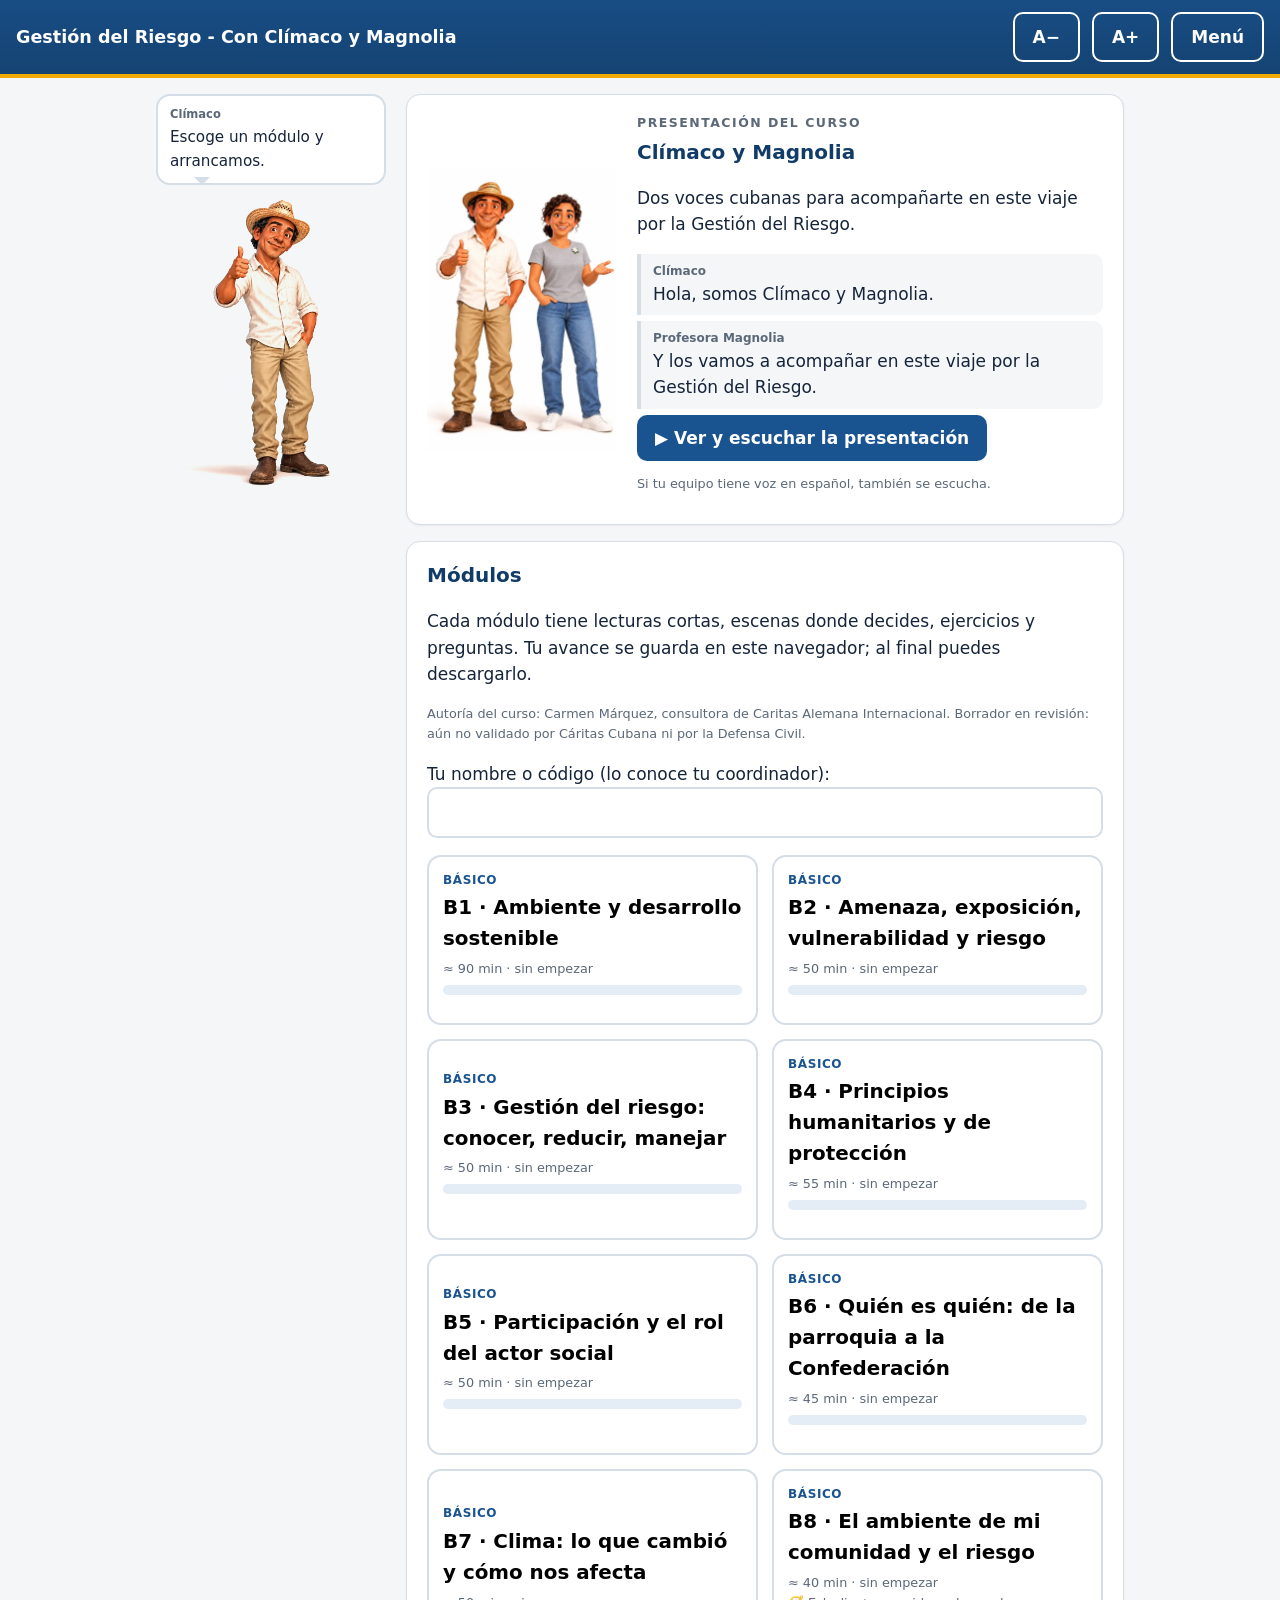
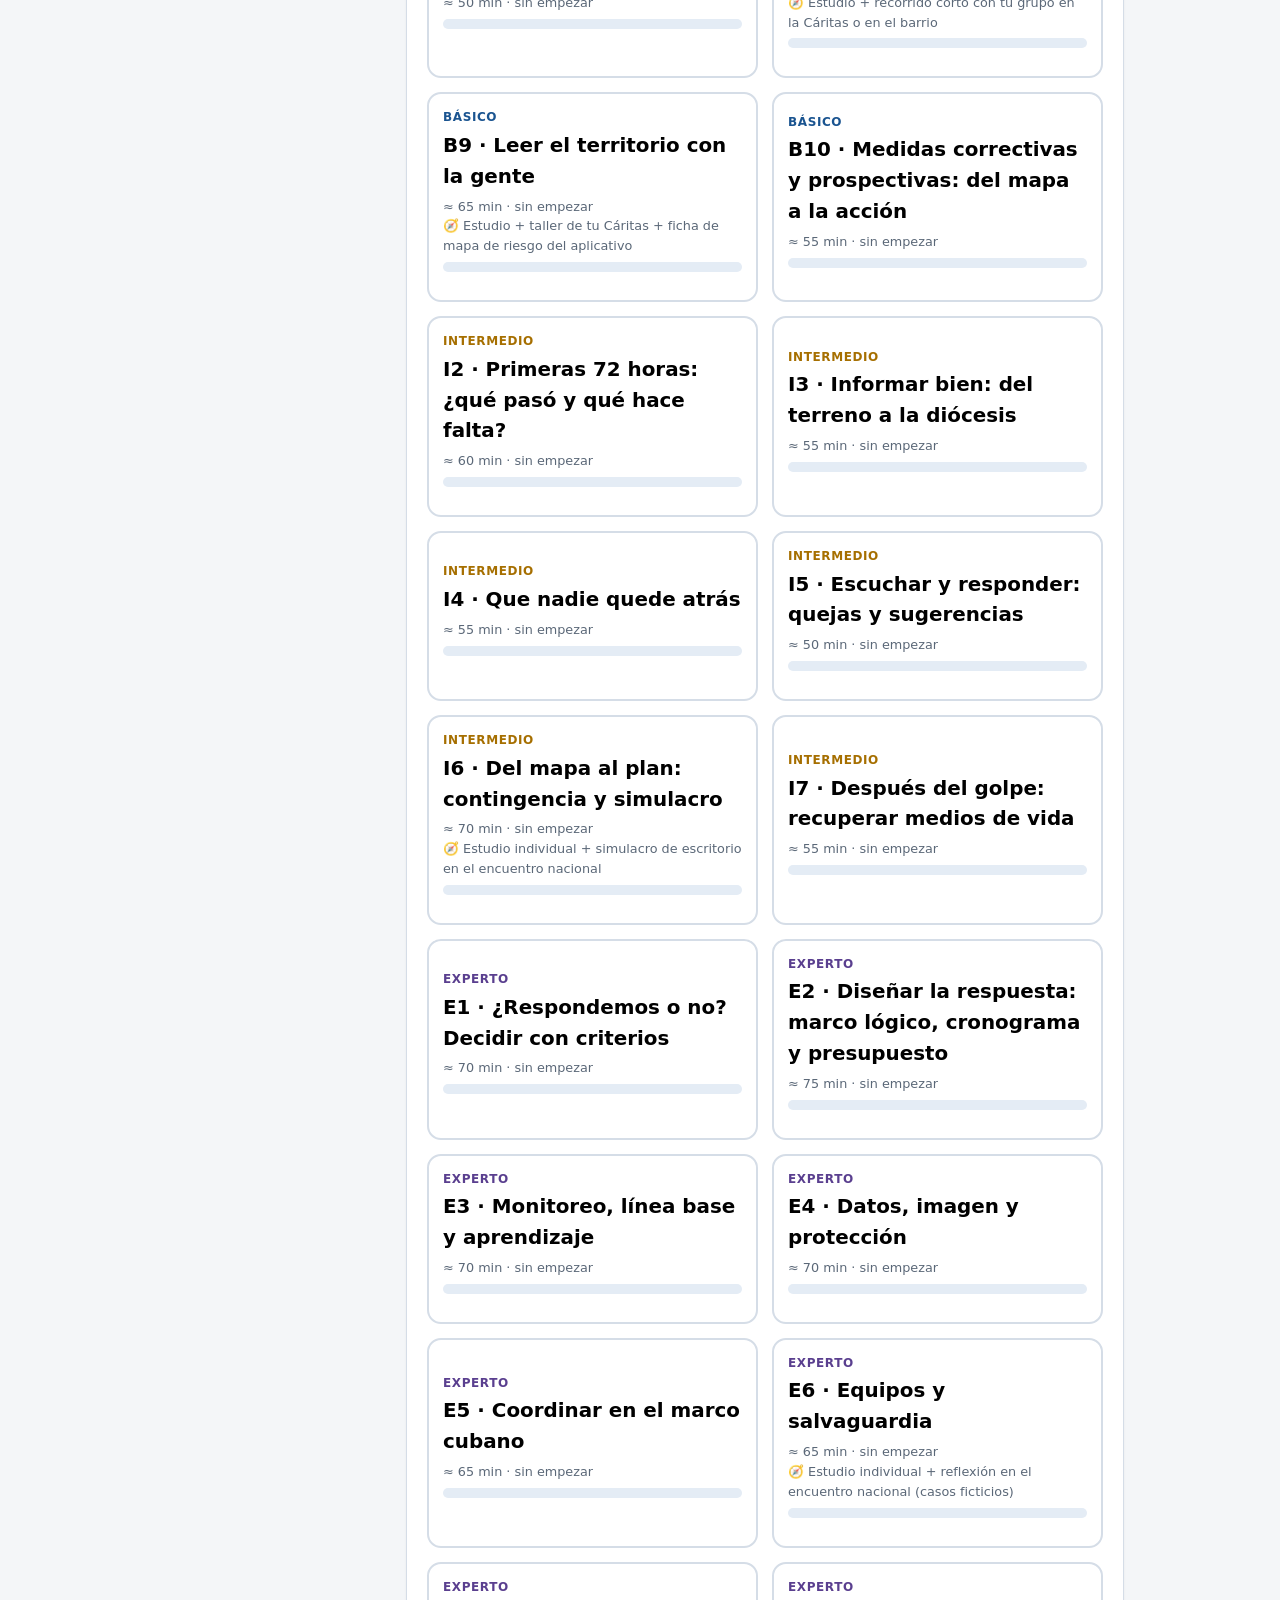
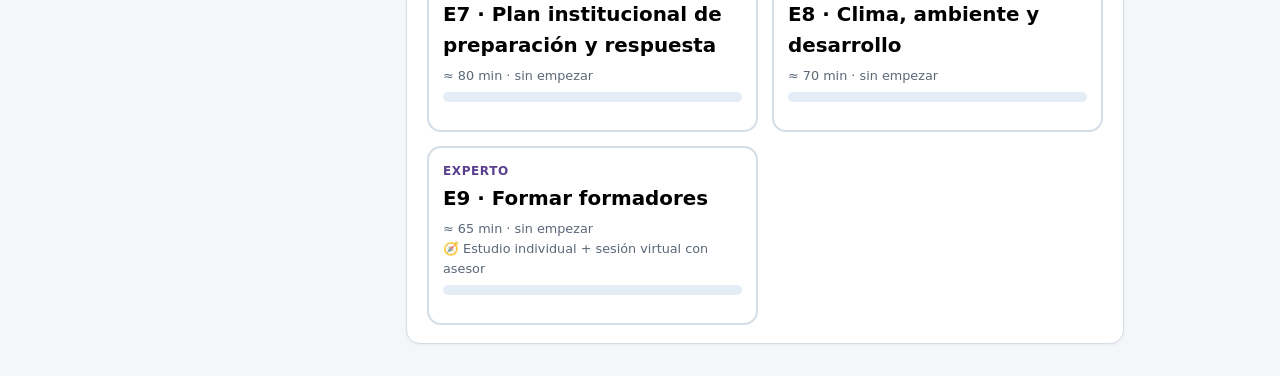
==== gestion-del-riesgo/index.html @ 742a0cae "Add files via upload" ====
<!doctype html>
<html lang="es">

<head>
    <meta charset="utf-8">
    <meta name="viewport" content="width=device-width, initial-scale=1">
    <title>Gestión del Riesgo - Con Clímaco y Magnolia</title>
    <link rel="stylesheet" href="curso.css">
</head>

<body>
    <header>
        <h1>Gestión del Riesgo - Con Clímaco y Magnolia</h1>
        <span class="tag" id="ia-status" style="display: none;">IA local: comprobando...</span>
        <button class="btn" id="btn-ask" style="display: none;">💬 Pregúntale a Clímaco</button>
        <button class="btn ghost" id="btn-amenos" aria-label="Letra más pequeña"
            style="color:#fff;border-color:#fff">A−</button>
        <button class="btn ghost" id="btn-amas" aria-label="Letra más grande"
            style="color:#fff;border-color:#fff">A+</button>
        <button class="btn ghost" id="btn-menu" style="color:#fff;border-color:#fff">Menú</button>
    </header>
    <div class="app">
        <aside>
            <div class="bubble" id="bubble" aria-live="polite">¡Epa! Soy Clímaco. Vamos a aprender juntos.</div>
            <div id="cl" class="cl-img" data-estado="neutro" role="img"
                aria-label="Clímaco Prevenildo, hombre sonriente con sombrero de yarey y camisa clara"></div>
            <div id="mg" class="cl-img" hidden role="img"
                aria-label="Profesora Magnolia, mujer sonriente de pelo rizado con una flor blanca en la camiseta">
            </div>

        </aside>
        <main id="main"></main>
    </div>
    <div class="panel" id="panel" hidden>
        <h3 style="margin:0 0 6px">Pregúntale a Clímaco</h3>
        <p class="src" id="ask-note">Responde solo con lo que está en este módulo.</p>
        <input type="text" id="ask-q" placeholder="Escribe tu pregunta…" aria-label="Tu pregunta">
        <div class="row"><button class="btn" id="ask-go">Preguntar</button><button class="btn ghost"
                id="ask-close">Cerrar</button></div>
        <div id="ask-out" aria-live="polite"></div>
    </div>
    <script src="curso.js"></script>
</body>

</html>
---- gestion-del-riesgo/curso.css ----
:root {
    --bg: #f4f6f8;
    --ink: #16243a;
    --soft: #5b6878;
    --card: #ffffff;
    --sand: #e4ecf5;
    --green: #1a5490;
    --green-d: #123c68;
    --terra: #1a5490;
    --terra-d: #123c68;
    --gold: #f2a900;
    --ok: #2f7d3a;
    --bad: #a33a2a;
    --line: #d5dde7;
    --r: 14px;
}

* {
    box-sizing: border-box
}

body {
    margin: 0;
    background: var(--bg);
    color: var(--ink);
    font: 1.0625rem/1.55 "Segoe UI", system-ui, -apple-system, Arial, sans-serif
}

header {
    background: linear-gradient(180deg, #184d84, #154373);
    border-bottom: 4px solid var(--gold);
    color: #fff;
    padding: 12px 16px;
    display: flex;
    gap: 12px;
    align-items: center;
    flex-wrap: wrap
}

header h1 {
    font-size: 1.1rem;
    margin: 0;
    flex: 1;
    min-width: 180px
}

header .tag {
    font-size: .8rem;
    background: rgba(255, 255, 255, .18);
    padding: 3px 10px;
    border-radius: 99px
}

@media(max-width:780px) {
    header {
        gap: 8px;
        padding: 10px 12px
    }

    header h1 {
        flex: 1 1 100%;
        font-size: 1.05rem
    }

    header .tag {
        order: 1;
        font-size: .72rem
    }

    header .btn {
        padding: 8px 9px;
        font-size: .88rem;
        min-height: 40px
    }

    header #btn-ask {
        flex: 1 1 0;
        min-width: 0;
        white-space: nowrap
    }
}

button {
    font: inherit;
    cursor: pointer
}

.btn {
    background: var(--terra);
    color: #fff;
    border: 0;
    border-radius: 10px;
    padding: 10px 18px;
    font-weight: 600
}

.btn:hover {
    background: var(--terra-d)
}

.btn.ghost {
    background: transparent;
    color: var(--green-d);
    border: 2px solid var(--green)
}

.btn.ghost:hover {
    background: var(--sand)
}

header #btn-ask {
    background: var(--gold);
    color: #123c68
}

header #btn-ask:hover {
    background: #ffc42e
}

header .btn.ghost:hover {
    background: rgba(255, 255, 255, .15)
}

.btn[disabled] {
    opacity: .45;
    cursor: not-allowed
}

:focus-visible {
    outline: 3px solid var(--gold);
    outline-offset: 2px
}

.app {
    max-width: 1000px;
    margin: 0 auto;
    padding: 16px;
    display: grid;
    grid-template-columns: 230px 1fr;
    gap: 20px
}

@media(max-width:780px) {
    .app {
        grid-template-columns: 1fr
    }
}

aside {
    position: sticky;
    top: 8px;
    align-self: start
}

@media(max-width:780px) {
    aside {
        position: static;
        display: flex;
        gap: 12px;
        align-items: flex-end
    }
}

@keyframes hop {

    0%,
    100% {
        transform: translateY(0)
    }

    40% {
        transform: translateY(-14px) rotate(-2deg)
    }

    70% {
        transform: translateY(0) rotate(2deg)
    }
}

@keyframes shake {

    0%,
    100% {
        transform: rotate(0)
    }

    25% {
        transform: rotate(-3deg)
    }

    75% {
        transform: rotate(3deg)
    }
}

.bubble {
    background: var(--card);
    border: 2px solid var(--line);
    border-radius: var(--r);
    padding: 10px 12px;
    font-size: .95rem;
    position: relative;
    margin-bottom: 10px;
    min-height: 44px
}

.bubble:after {
    content: "";
    position: absolute;
    bottom: -10px;
    left: 36px;
    border: 8px solid transparent;
    border-top-color: var(--line)
}

@media(max-width:780px) {
    .bubble:after {
        display: none
    }
}

main {
    min-width: 0
}

.card {
    background: var(--card);
    border: 1px solid var(--line);
    border-radius: var(--r);
    padding: 18px 20px;
    margin-bottom: 16px;
    box-shadow: 0 1px 3px rgba(0, 0, 0, .05)
}

.card h2 {
    margin: 0 0 8px;
    font-size: 1.25rem;
    color: var(--green-d)
}

.card h3 {
    margin: 0 0 6px
}

.badge {
    display: inline-block;
    font-size: .75rem;
    padding: 2px 9px;
    border-radius: 99px;
    background: var(--sand);
    color: var(--soft);
    margin-right: 6px
}

.badge.rev {
    background: #fff0c9;
    color: #7a5300
}

.progress {
    height: 10px;
    background: var(--sand);
    border-radius: 99px;
    overflow: hidden;
    margin: 6px 0 14px
}

.progress>i {
    display: block;
    height: 100%;
    background: var(--green);
    transition: width .4s
}

.chat {
    display: flex;
    gap: 10px;
    margin: 10px 0;
    align-items: flex-start;
    animation: in .3s
}

@keyframes in {
    from {
        opacity: 0;
        transform: translateY(6px)
    }

    to {
        opacity: 1;
        transform: none
    }
}

.av {
    flex: 0 0 42px;
    width: 42px;
    height: 42px;
    border-radius: 50%;
    overflow: hidden;
    background: var(--sand);
    display: flex;
    align-items: center;
    justify-content: center;
    font-weight: 700;
    color: var(--green-d);
    border: 2px solid var(--line)
}

.chat .txt {
    background: var(--sand);
    border-radius: 12px;
    padding: 9px 13px;
    max-width: 100%
}

.chat.M .txt {
    background: #fff0c9
}

.chat .who {
    font-size: .75rem;
    color: var(--soft);
    display: block
}

.opts {
    display: grid;
    gap: 10px;
    margin: 12px 0
}

.opt {
    text-align: left;
    background: #fff;
    border: 2px solid var(--line);
    border-radius: 12px;
    padding: 11px 14px
}

.opt:hover:not([disabled]) {
    border-color: var(--green)
}

.opt.ok {
    border-color: var(--ok);
    background: #e6f4e6
}

.opt.bad {
    border-color: var(--bad);
    background: #fbe9e5
}

.opt.mid {
    border-color: var(--gold);
    background: #fff6df
}

.fb {
    margin-top: 10px;
    padding: 10px 14px;
    border-radius: 12px;
    background: var(--sand)
}

.fb.ok {
    background: #e6f4e6
}

.fb.bad {
    background: #fbe9e5
}

.row {
    display: flex;
    gap: 10px;
    align-items: center;
    flex-wrap: wrap;
    margin: 8px 0
}

.row .grow {
    flex: 1
}

.ord li {
    list-style: none;
    margin: 6px 0;
    display: flex;
    gap: 8px;
    align-items: center;
    background: #fff;
    border: 2px solid var(--line);
    border-radius: 12px;
    padding: 8px 10px;
    cursor: grab
}

.ord li.good {
    border-color: var(--ok);
    background: #e6f4e6
}

.ord li.wrong {
    border-color: var(--bad);
    background: #fbe9e5
}

.ord ol {
    padding: 0;
    margin: 0
}

.ord .mv {
    display: flex;
    flex-direction: column;
    gap: 2px
}

.ord .mv button {
    padding: 0 8px;
    border: 1px solid var(--line);
    background: var(--sand);
    border-radius: 6px;
    line-height: 1.1
}

.cls {
    display: flex;
    gap: 10px;
    align-items: center;
    margin: 8px 0;
    flex-wrap: wrap;
    padding: 8px 10px;
    border: 2px solid var(--line);
    border-radius: 12px;
    background: #fff
}

.cls.ok {
    border-color: var(--ok);
    background: #e6f4e6
}

.cls.bad {
    border-color: var(--bad);
    background: #fbe9e5
}

.cls .t {
    flex: 1 1 260px
}

textarea,
input[type=text] {
    width: 100%;
    font: inherit;
    padding: 10px;
    border: 2px solid var(--line);
    border-radius: 10px
}

.nav {
    display: flex;
    justify-content: space-between;
    gap: 10px;
    margin-top: 14px
}

.mods {
    display: grid;
    grid-template-columns: repeat(auto-fill, minmax(250px, 1fr));
    gap: 14px
}

.mod {
    border: 2px solid var(--line);
    border-radius: var(--r);
    background: #fff;
    padding: 14px;
    text-align: left
}

.mod.dis {
    opacity: .55
}

.mod h3 {
    margin: 4px 0
}

.mod .nv {
    font-size: .75rem;
    font-weight: 700;
    text-transform: uppercase;
    letter-spacing: .05em
}

.nv.b {
    color: var(--green)
}

.nv.i {
    color: #a66f00
}

.nv.e {
    color: #5a3f8f
}

.panel {
    position: fixed;
    right: 14px;
    top: calc(var(--hh, 64px) + 8px);
    width: min(420px, calc(100vw - 28px));
    max-height: 75vh;
    overflow: auto;
    background: #fff;
    border: 2px solid var(--green);
    border-radius: var(--r);
    padding: 14px;
    z-index: 6;
    box-shadow: 0 8px 24px rgba(0, 0, 0, .2)
}

.panel[hidden] {
    display: none
}

@media(max-width:780px) {
    .panel {
        left: 0;
        right: 0;
        top: auto;
        bottom: 0;
        width: auto;
        max-height: 70vh;
        border-radius: var(--r) var(--r) 0 0;
        border-width: 2px 0 0 0;
        box-shadow: 0 -8px 24px rgba(0, 0, 0, .25);
        padding-bottom: max(14px, env(safe-area-inset-bottom))
    }
}

.src {
    font-size: .8rem;
    color: var(--soft)
}

.score {
    font-size: 2rem;
    font-weight: 700;
    color: var(--green-d)
}

@media print {

    header,
    aside,
    .row,
    .btn,
    .nonprint,
    #ask,
    .progress {
        display: none !important
    }

    .app {
        display: block !important
    }

    body {
        background: #fff !important
    }

    .card {
        box-shadow: none !important;
        border: 1px solid #999
    }
}

.warn {
    background: #fff6df;
    border-left: 5px solid var(--gold);
    padding: 8px 12px;
    border-radius: 8px;
    font-size: .9rem
}

/* ===== Clímaco vectorial ===== */
.cl-img {
    position: relative;
    width: 100%;
    max-width: 200px;
    aspect-ratio: 2/3;
    margin: 0 auto;
    background: var(--bg);
    isolation: isolate
}

.cl-img img {
    position: absolute;
    inset: 0;
    width: 100%;
    height: 100%;
    object-fit: contain;
    opacity: 0;
    transition: none;
    mix-blend-mode: darken
}

.cl-img.rapido img {
    transition: none !important
}

.cl-img img.on {
    opacity: 1
}

@media(max-width:780px) {
    aside .cl-img {
        max-width: 84px;
        margin: 0
    }
}

.intro {
    display: flex;
    gap: 20px;
    align-items: center;
    margin-bottom: 16px
}

.duo {
    position: relative;
    flex: 0 0 190px;
    aspect-ratio: 2/3;
    background: #fff;
    isolation: isolate
}

.duo img {
    position: absolute;
    inset: 0;
    width: 100%;
    height: 100%;
    object-fit: contain;
    opacity: 0;
    transition: none;
    mix-blend-mode: darken
}

.duo img.on {
    opacity: 1
}

.intro .eyebrow {
    margin: 0 0 4px;
    color: var(--soft);
    font-size: .78rem;
    font-weight: 800;
    letter-spacing: .12em;
    text-transform: uppercase
}

.intro h2 {
    margin: 0 0 8px
}

.intro .lin {
    padding: 8px 12px;
    border-left: 4px solid var(--line);
    border-radius: 0 10px 10px 0;
    margin: 6px 0;
    background: var(--bg)
}

.intro .lin.on {
    border-left-color: var(--gold);
    background: #fff0c9
}

.intro .lin b {
    display: block;
    font-size: .75rem;
    color: var(--soft)
}

@media(max-width:780px) {
    .intro {
        flex-direction: column;
        text-align: center
    }

    .intro .lin {
        text-align: left
    }

    .duo {
        flex: none;
        width: 170px
    }
}

.bubble .nom {
    display: block;
    font-size: .72rem;
    font-weight: 700;
    color: var(--soft);
    margin-bottom: 2px
}

.bubble.m {
    border-color: var(--gold)
}

@keyframes bob {

    0%,
    100% {
        transform: translateY(0)
    }

    50% {
        transform: translateY(-5px)
    }
}

#mg.habla {
    animation: bob .45s ease-in-out 3
}

@media (prefers-reduced-motion:reduce) {
    #mg.habla {
        animation: none
    }
}

.av img.cabeza-av {
    width: 280%;
    max-width: none;
    height: auto;
    display: block;
    transform: translateY(40%);
    mix-blend-mode: multiply;
    flex: none
}

@media (prefers-reduced-motion:reduce) {
    .cl-img img {
        transition: none !important
    }
}

.cl-svg {
    width: 100%;
    height: auto;
    display: block;
    overflow: visible
}

.cl-svg * {
    transform-box: view-box
}

aside .cl-svg {
    max-width: 200px;
    margin: 0 auto
}

@media(max-width:780px) {
    aside .cl-svg {
        max-width: 84px;
        margin: 0
    }
}

.cl-svg .m-abierta,
.cl-svg .m-feliz,
.cl-svg .m-o,
.cl-svg .m-plana {
    display: none
}

.cl-svg[data-estado=hablar] .m-cerrada,
.cl-svg[data-estado=feliz] .m-cerrada,
.cl-svg[data-estado=saludar] .m-cerrada,
.cl-svg[data-estado=pensar] .m-cerrada,
.cl-svg[data-estado=preocupado] .m-cerrada {
    display: none
}

.cl-svg[data-estado=hablar] .m-abierta {
    display: inline;
    transform-origin: 120px 131px;
    animation: habla .34s ease-in-out infinite alternate
}

.cl-svg[data-estado=feliz] .m-feliz,
.cl-svg[data-estado=saludar] .m-feliz {
    display: inline
}

.cl-svg[data-estado=pensar] .m-o {
    display: inline
}

.cl-svg[data-estado=preocupado] .m-plana {
    display: inline
}

.cl-svg .ojos {
    transform-origin: 120px 92px;
    animation: parpadeo 4.5s infinite
}

.cl-svg .cuerpo {
    animation: respira 3.2s ease-in-out infinite
}

.cl-svg .cabeza {
    transform-origin: 120px 150px;
    transition: transform .35s;
    transform: rotate(3deg)
}

.cl-svg .cejas path,
.cl-svg .pupilas {
    transition: transform .3s
}

.cl-svg .cej-i {
    transform-origin: 104px 79px
}

.cl-svg .cej-d {
    transform-origin: 136px 79px
}

.cl-svg .brazoD {
    transform-origin: 152px 160px;
    transition: transform .45s
}

.cl-svg[data-estado=feliz] .cabeza,
.cl-svg[data-estado=saludar] .cabeza {
    transform: rotate(3deg)
}

.cl-svg[data-estado=feliz] .cejas,
.cl-svg[data-estado=saludar] .cejas {
    transform: translateY(-3px)
}

.cl-svg[data-estado=feliz] .cuerpo {
    animation: salto .5s ease-out 2
}

.cl-svg[data-estado=pensar] .cabeza {
    transform: rotate(-6deg)
}

.cl-svg[data-estado=pensar] .cej-d {
    transform: translateY(-5px)
}

.cl-svg[data-estado=pensar] .pupilas {
    transform: translate(3px, -3px)
}

.cl-svg[data-estado=preocupado] .cabeza {
    transform: rotate(4deg) translateY(2px)
}

.cl-svg[data-estado=preocupado] .cej-i {
    transform: rotate(-14deg)
}

.cl-svg[data-estado=preocupado] .cej-d {
    transform: rotate(14deg)
}

.cl-svg[data-estado=preocupado] .cuerpo {
    animation: sacude .5s
}

.cl-svg[data-estado=saludar] .brazoD {
    animation: saluda .55s ease-in-out infinite alternate
}

.cl-svg[data-estado=senalar] .brazoD {
    transform: rotate(-100deg)
}

.av .cl-svg {
    width: 100%;
    height: 100%;
    max-width: none
}

.av .cl-svg * {
    animation: none !important
}

@keyframes habla {
    0% {
        transform: scaleY(.25)
    }

    50% {
        transform: scaleY(1)
    }

    100% {
        transform: scaleY(.5)
    }
}

@keyframes parpadeo {

    0%,
    92%,
    100% {
        transform: scaleY(1)
    }

    95% {
        transform: scaleY(.08)
    }
}

@keyframes respira {

    0%,
    100% {
        transform: translateY(0)
    }

    50% {
        transform: translateY(-2px)
    }
}

@keyframes salto {

    0%,
    100% {
        transform: translateY(0)
    }

    45% {
        transform: translateY(-16px)
    }
}

@keyframes sacude {

    0%,
    100% {
        transform: translateX(0)
    }

    25% {
        transform: translateX(-4px)
    }

    75% {
        transform: translateX(4px)
    }
}

@keyframes saluda {
    from {
        transform: rotate(-135deg)
    }

    to {
        transform: rotate(-168deg)
    }
}

@media (prefers-reduced-motion:reduce) {
    .cl-svg * {
        animation: none !important;
        transition: none !important
    }
}
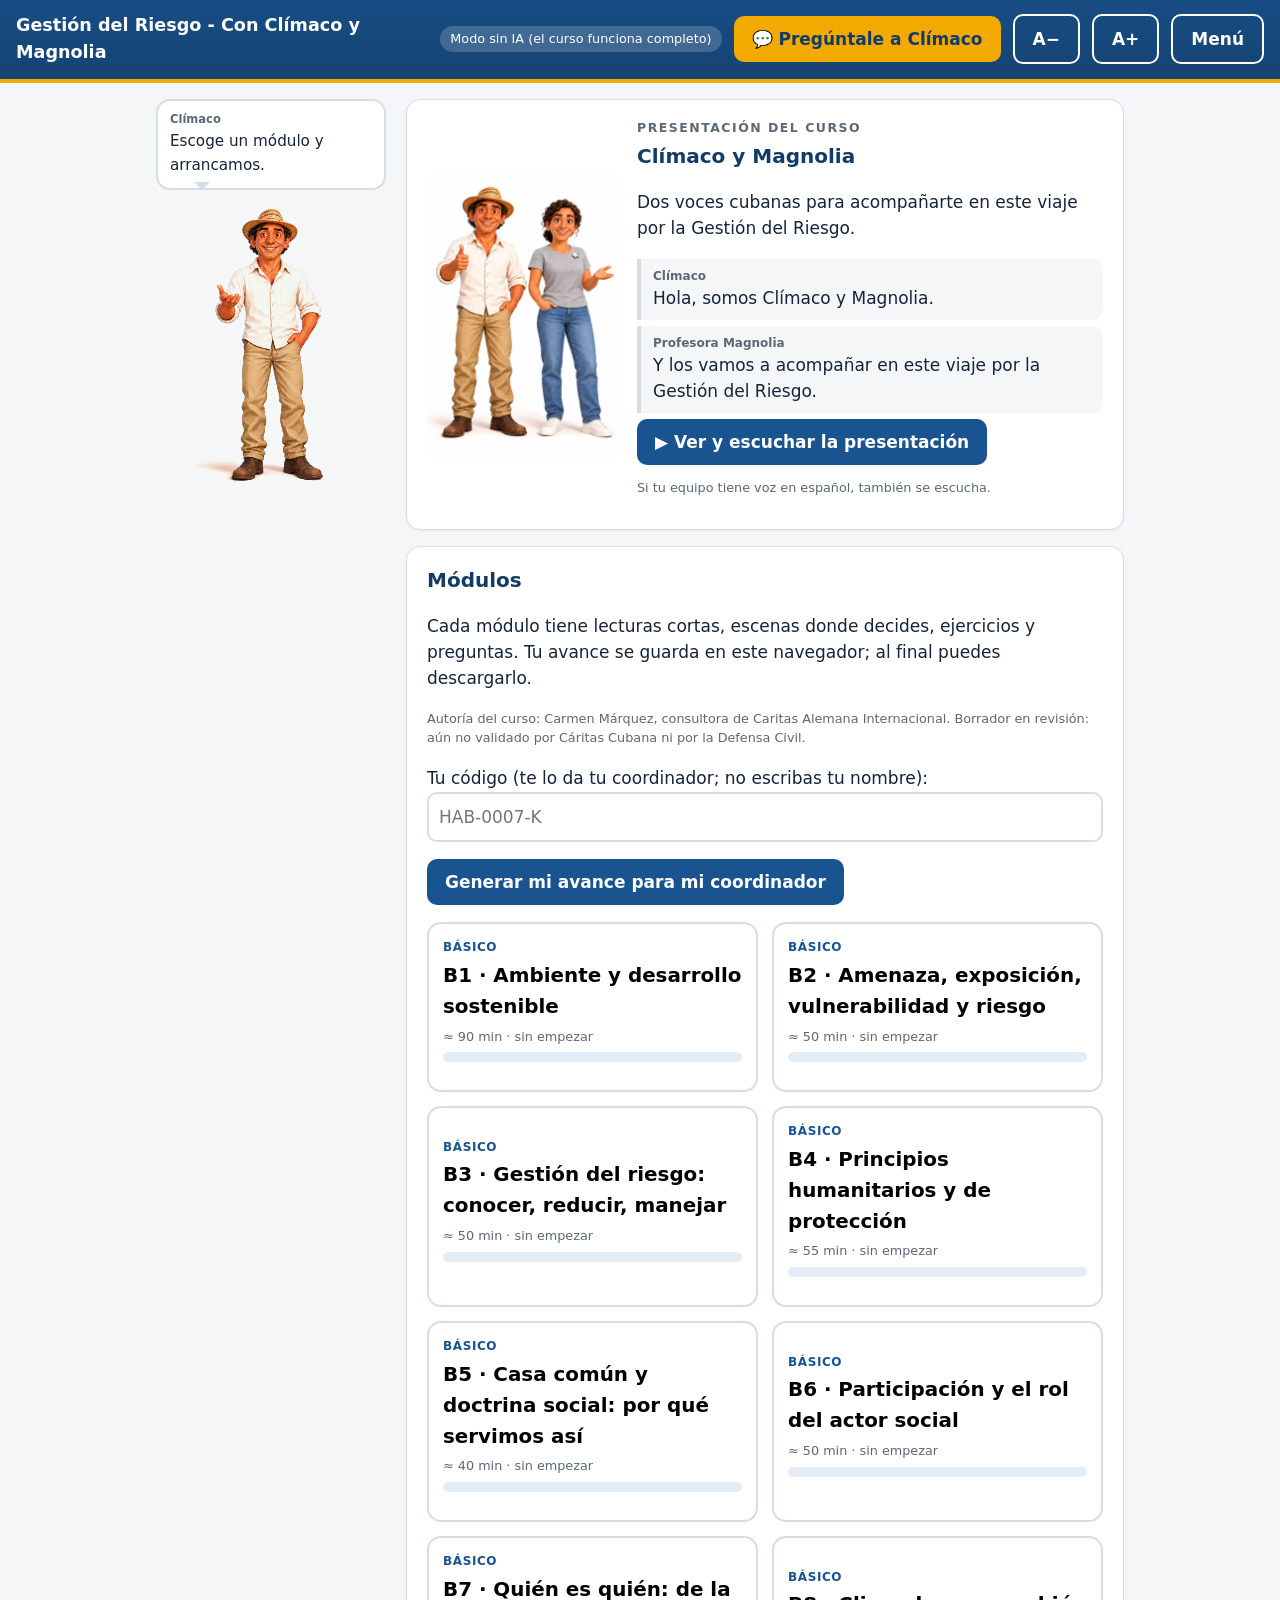
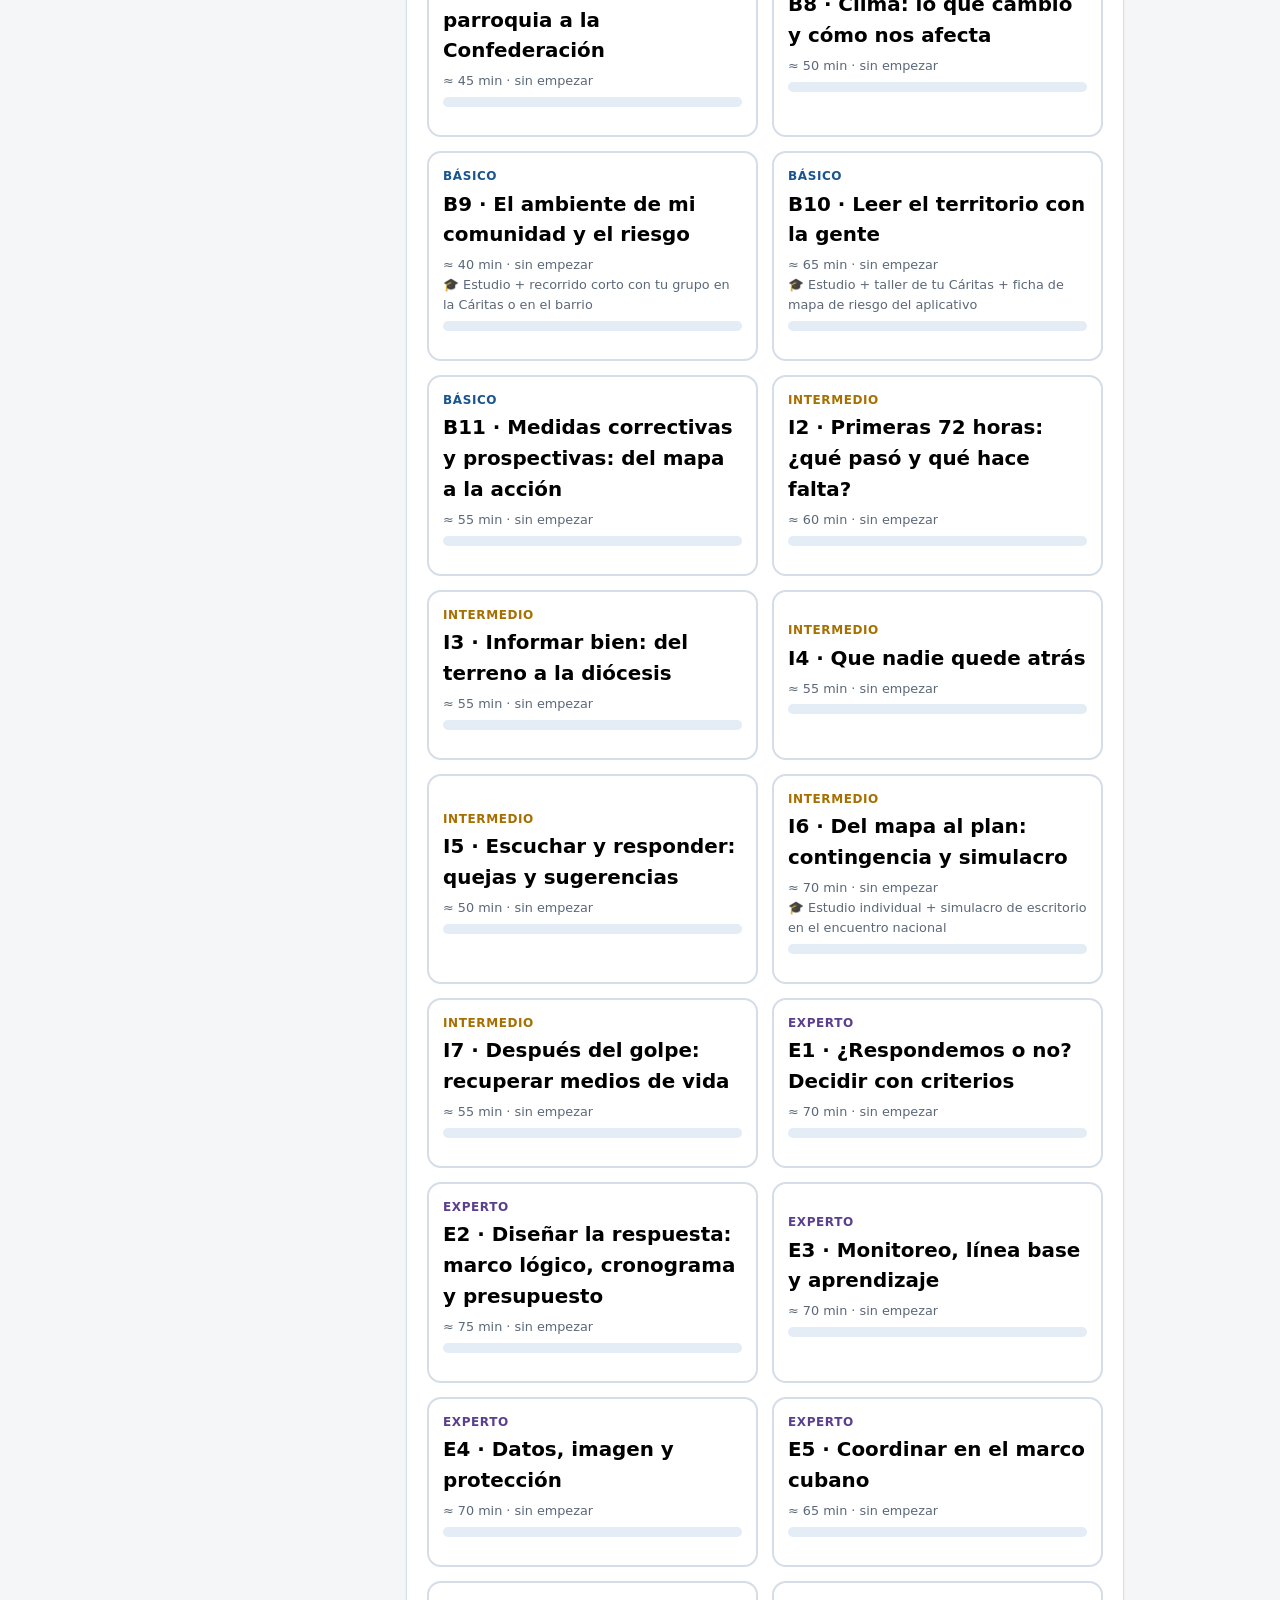
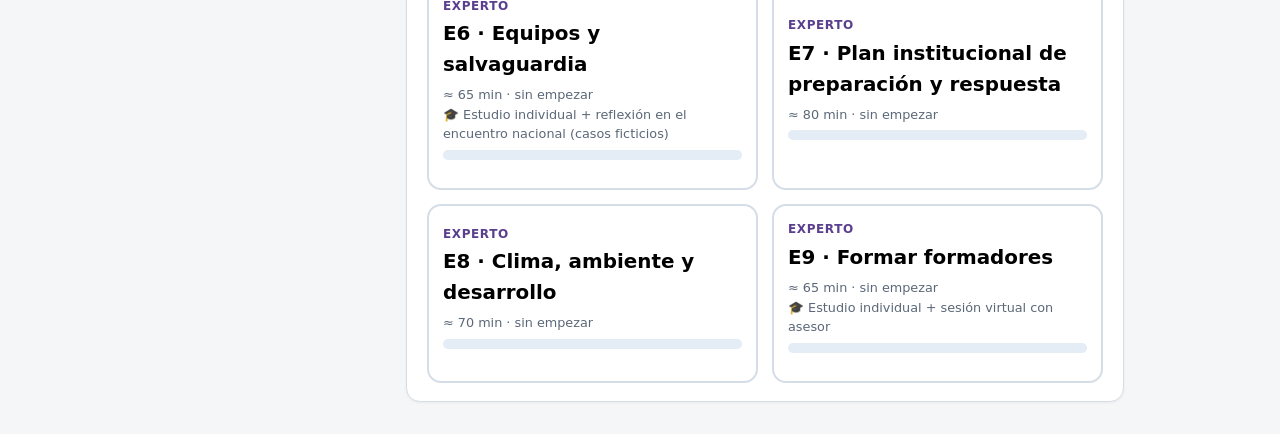
==== commit 83037371: "Add files via upload" ====
--- a/gestion-del-riesgo/index.html
+++ b/gestion-del-riesgo/index.html
@@ -1,45 +1,46 @@
-<!doctype html>
-<html lang="es">
-
-<head>
-    <meta charset="utf-8">
-    <meta name="viewport" content="width=device-width, initial-scale=1">
-    <title>Gestión del Riesgo - Con Clímaco y Magnolia</title>
-    <link rel="stylesheet" href="curso.css">
-</head>
-
-<body>
-    <header>
-        <h1>Gestión del Riesgo - Con Clímaco y Magnolia</h1>
-        <span class="tag" id="ia-status" style="display: none;">IA local: comprobando...</span>
-        <button class="btn" id="btn-ask" style="display: none;">💬 Pregúntale a Clímaco</button>
-        <button class="btn ghost" id="btn-amenos" aria-label="Letra más pequeña"
-            style="color:#fff;border-color:#fff">A−</button>
-        <button class="btn ghost" id="btn-amas" aria-label="Letra más grande"
-            style="color:#fff;border-color:#fff">A+</button>
-        <button class="btn ghost" id="btn-menu" style="color:#fff;border-color:#fff">Menú</button>
-    </header>
-    <div class="app">
-        <aside>
-            <div class="bubble" id="bubble" aria-live="polite">¡Epa! Soy Clímaco. Vamos a aprender juntos.</div>
-            <div id="cl" class="cl-img" data-estado="neutro" role="img"
-                aria-label="Clímaco Prevenildo, hombre sonriente con sombrero de yarey y camisa clara"></div>
-            <div id="mg" class="cl-img" hidden role="img"
-                aria-label="Profesora Magnolia, mujer sonriente de pelo rizado con una flor blanca en la camiseta">
-            </div>
-
-        </aside>
-        <main id="main"></main>
-    </div>
-    <div class="panel" id="panel" hidden>
-        <h3 style="margin:0 0 6px">Pregúntale a Clímaco</h3>
-        <p class="src" id="ask-note">Responde solo con lo que está en este módulo.</p>
-        <input type="text" id="ask-q" placeholder="Escribe tu pregunta…" aria-label="Tu pregunta">
-        <div class="row"><button class="btn" id="ask-go">Preguntar</button><button class="btn ghost"
-                id="ask-close">Cerrar</button></div>
-        <div id="ask-out" aria-live="polite"></div>
-    </div>
-    <script src="curso.js"></script>
-</body>
-
-</html>+<!doctype html>
+<html lang="es">
+
+<head>
+  <meta charset="utf-8">
+  <meta name="viewport" content="width=device-width, initial-scale=1">
+  <title>Gestión del Riesgo - Con Clímaco y Magnolia</title>
+  <link rel="stylesheet" href="curso.css">
+</head>
+
+<body>
+  <header>
+    <h1>Gestión del Riesgo - Con Clímaco y Magnolia</h1>
+    <span class="tag" id="ia-status">IA local: comprobando…</span>
+    <a class="btn ghost" id="btn-volver" href="../index.html" hidden
+      style="color:#fff;border-color:#fff;text-decoration:none">← Volver a la app</a>
+    <button class="btn" id="btn-ask">💬 Pregúntale a Clímaco</button>
+    <button class="btn ghost" id="btn-amenos" aria-label="Letra más pequeña"
+      style="color:#fff;border-color:#fff">A−</button>
+    <button class="btn ghost" id="btn-amas" aria-label="Letra más grande"
+      style="color:#fff;border-color:#fff">A+</button>
+    <button class="btn ghost" id="btn-menu" style="color:#fff;border-color:#fff">Menú</button>
+  </header>
+  <div class="app">
+    <aside>
+      <div class="bubble" id="bubble" aria-live="polite">¡Epa! Soy Clímaco. Vamos a aprender juntos.</div>
+      <div id="cl" class="cl-img" data-estado="neutro" role="img"
+        aria-label="Clímaco Prevenildo, hombre sonriente con sombrero de yarey y camisa clara"></div>
+      <div id="mg" class="cl-img" hidden role="img"
+        aria-label="Profesora Magnolia, mujer sonriente de pelo rizado con una flor blanca en la camiseta"></div>
+
+    </aside>
+    <main id="main"></main>
+  </div>
+  <div class="panel" id="panel" hidden>
+    <h3 style="margin:0 0 6px">Pregúntale a Clímaco</h3>
+    <p class="src" id="ask-note">Responde solo con lo que está en este módulo.</p>
+    <input type="text" id="ask-q" placeholder="Escribe tu pregunta…" aria-label="Tu pregunta">
+    <div class="row"><button class="btn" id="ask-go">Preguntar</button><button class="btn ghost"
+        id="ask-close">Cerrar</button></div>
+    <div id="ask-out" aria-live="polite"></div>
+  </div>
+  <script>try { if (document.referrer && new URL(document.referrer).origin === location.origin && location.protocol !== "file:") document.getElementById("btn-volver").hidden = false } catch (e) { }</script>
+  <script src="codigo-grd.js"></script>
+  <script src="curso.js"></script>
+  <script src="codigo-ui.js"></script>
--- a/gestion-del-riesgo/curso.css
+++ b/gestion-del-riesgo/curso.css
@@ -1,988 +1,136 @@
-:root {
-    --bg: #f4f6f8;
-    --ink: #16243a;
-    --soft: #5b6878;
-    --card: #ffffff;
-    --sand: #e4ecf5;
-    --green: #1a5490;
-    --green-d: #123c68;
-    --terra: #1a5490;
-    --terra-d: #123c68;
-    --gold: #f2a900;
-    --ok: #2f7d3a;
-    --bad: #a33a2a;
-    --line: #d5dde7;
-    --r: 14px;
-}
-
-* {
-    box-sizing: border-box
-}
-
-body {
-    margin: 0;
-    background: var(--bg);
-    color: var(--ink);
-    font: 1.0625rem/1.55 "Segoe UI", system-ui, -apple-system, Arial, sans-serif
-}
-
-header {
-    background: linear-gradient(180deg, #184d84, #154373);
-    border-bottom: 4px solid var(--gold);
-    color: #fff;
-    padding: 12px 16px;
-    display: flex;
-    gap: 12px;
-    align-items: center;
-    flex-wrap: wrap
-}
-
-header h1 {
-    font-size: 1.1rem;
-    margin: 0;
-    flex: 1;
-    min-width: 180px
-}
-
-header .tag {
-    font-size: .8rem;
-    background: rgba(255, 255, 255, .18);
-    padding: 3px 10px;
-    border-radius: 99px
-}
-
-@media(max-width:780px) {
-    header {
-        gap: 8px;
-        padding: 10px 12px
-    }
-
-    header h1 {
-        flex: 1 1 100%;
-        font-size: 1.05rem
-    }
-
-    header .tag {
-        order: 1;
-        font-size: .72rem
-    }
-
-    header .btn {
-        padding: 8px 9px;
-        font-size: .88rem;
-        min-height: 40px
-    }
-
-    header #btn-ask {
-        flex: 1 1 0;
-        min-width: 0;
-        white-space: nowrap
-    }
-}
-
-button {
-    font: inherit;
-    cursor: pointer
-}
-
-.btn {
-    background: var(--terra);
-    color: #fff;
-    border: 0;
-    border-radius: 10px;
-    padding: 10px 18px;
-    font-weight: 600
-}
-
-.btn:hover {
-    background: var(--terra-d)
-}
-
-.btn.ghost {
-    background: transparent;
-    color: var(--green-d);
-    border: 2px solid var(--green)
-}
-
-.btn.ghost:hover {
-    background: var(--sand)
-}
-
-header #btn-ask {
-    background: var(--gold);
-    color: #123c68
-}
-
-header #btn-ask:hover {
-    background: #ffc42e
-}
-
-header .btn.ghost:hover {
-    background: rgba(255, 255, 255, .15)
-}
-
-.btn[disabled] {
-    opacity: .45;
-    cursor: not-allowed
-}
-
-:focus-visible {
-    outline: 3px solid var(--gold);
-    outline-offset: 2px
-}
-
-.app {
-    max-width: 1000px;
-    margin: 0 auto;
-    padding: 16px;
-    display: grid;
-    grid-template-columns: 230px 1fr;
-    gap: 20px
-}
-
-@media(max-width:780px) {
-    .app {
-        grid-template-columns: 1fr
-    }
-}
-
-aside {
-    position: sticky;
-    top: 8px;
-    align-self: start
-}
-
-@media(max-width:780px) {
-    aside {
-        position: static;
-        display: flex;
-        gap: 12px;
-        align-items: flex-end
-    }
-}
-
-@keyframes hop {
-
-    0%,
-    100% {
-        transform: translateY(0)
-    }
-
-    40% {
-        transform: translateY(-14px) rotate(-2deg)
-    }
-
-    70% {
-        transform: translateY(0) rotate(2deg)
-    }
-}
-
-@keyframes shake {
-
-    0%,
-    100% {
-        transform: rotate(0)
-    }
-
-    25% {
-        transform: rotate(-3deg)
-    }
-
-    75% {
-        transform: rotate(3deg)
-    }
-}
-
-.bubble {
-    background: var(--card);
-    border: 2px solid var(--line);
-    border-radius: var(--r);
-    padding: 10px 12px;
-    font-size: .95rem;
-    position: relative;
-    margin-bottom: 10px;
-    min-height: 44px
-}
-
-.bubble:after {
-    content: "";
-    position: absolute;
-    bottom: -10px;
-    left: 36px;
-    border: 8px solid transparent;
-    border-top-color: var(--line)
-}
-
-@media(max-width:780px) {
-    .bubble:after {
-        display: none
-    }
-}
-
-main {
-    min-width: 0
-}
-
-.card {
-    background: var(--card);
-    border: 1px solid var(--line);
-    border-radius: var(--r);
-    padding: 18px 20px;
-    margin-bottom: 16px;
-    box-shadow: 0 1px 3px rgba(0, 0, 0, .05)
-}
-
-.card h2 {
-    margin: 0 0 8px;
-    font-size: 1.25rem;
-    color: var(--green-d)
-}
-
-.card h3 {
-    margin: 0 0 6px
-}
-
-.badge {
-    display: inline-block;
-    font-size: .75rem;
-    padding: 2px 9px;
-    border-radius: 99px;
-    background: var(--sand);
-    color: var(--soft);
-    margin-right: 6px
-}
-
-.badge.rev {
-    background: #fff0c9;
-    color: #7a5300
-}
-
-.progress {
-    height: 10px;
-    background: var(--sand);
-    border-radius: 99px;
-    overflow: hidden;
-    margin: 6px 0 14px
-}
-
-.progress>i {
-    display: block;
-    height: 100%;
-    background: var(--green);
-    transition: width .4s
-}
-
-.chat {
-    display: flex;
-    gap: 10px;
-    margin: 10px 0;
-    align-items: flex-start;
-    animation: in .3s
-}
-
-@keyframes in {
-    from {
-        opacity: 0;
-        transform: translateY(6px)
-    }
-
-    to {
-        opacity: 1;
-        transform: none
-    }
-}
-
-.av {
-    flex: 0 0 42px;
-    width: 42px;
-    height: 42px;
-    border-radius: 50%;
-    overflow: hidden;
-    background: var(--sand);
-    display: flex;
-    align-items: center;
-    justify-content: center;
-    font-weight: 700;
-    color: var(--green-d);
-    border: 2px solid var(--line)
-}
-
-.chat .txt {
-    background: var(--sand);
-    border-radius: 12px;
-    padding: 9px 13px;
-    max-width: 100%
-}
-
-.chat.M .txt {
-    background: #fff0c9
-}
-
-.chat .who {
-    font-size: .75rem;
-    color: var(--soft);
-    display: block
-}
-
-.opts {
-    display: grid;
-    gap: 10px;
-    margin: 12px 0
-}
-
-.opt {
-    text-align: left;
-    background: #fff;
-    border: 2px solid var(--line);
-    border-radius: 12px;
-    padding: 11px 14px
-}
-
-.opt:hover:not([disabled]) {
-    border-color: var(--green)
-}
-
-.opt.ok {
-    border-color: var(--ok);
-    background: #e6f4e6
-}
-
-.opt.bad {
-    border-color: var(--bad);
-    background: #fbe9e5
-}
-
-.opt.mid {
-    border-color: var(--gold);
-    background: #fff6df
-}
-
-.fb {
-    margin-top: 10px;
-    padding: 10px 14px;
-    border-radius: 12px;
-    background: var(--sand)
-}
-
-.fb.ok {
-    background: #e6f4e6
-}
-
-.fb.bad {
-    background: #fbe9e5
-}
-
-.row {
-    display: flex;
-    gap: 10px;
-    align-items: center;
-    flex-wrap: wrap;
-    margin: 8px 0
-}
-
-.row .grow {
-    flex: 1
-}
-
-.ord li {
-    list-style: none;
-    margin: 6px 0;
-    display: flex;
-    gap: 8px;
-    align-items: center;
-    background: #fff;
-    border: 2px solid var(--line);
-    border-radius: 12px;
-    padding: 8px 10px;
-    cursor: grab
-}
-
-.ord li.good {
-    border-color: var(--ok);
-    background: #e6f4e6
-}
-
-.ord li.wrong {
-    border-color: var(--bad);
-    background: #fbe9e5
-}
-
-.ord ol {
-    padding: 0;
-    margin: 0
-}
-
-.ord .mv {
-    display: flex;
-    flex-direction: column;
-    gap: 2px
-}
-
-.ord .mv button {
-    padding: 0 8px;
-    border: 1px solid var(--line);
-    background: var(--sand);
-    border-radius: 6px;
-    line-height: 1.1
-}
-
-.cls {
-    display: flex;
-    gap: 10px;
-    align-items: center;
-    margin: 8px 0;
-    flex-wrap: wrap;
-    padding: 8px 10px;
-    border: 2px solid var(--line);
-    border-radius: 12px;
-    background: #fff
-}
-
-.cls.ok {
-    border-color: var(--ok);
-    background: #e6f4e6
-}
-
-.cls.bad {
-    border-color: var(--bad);
-    background: #fbe9e5
-}
-
-.cls .t {
-    flex: 1 1 260px
-}
-
-textarea,
-input[type=text] {
-    width: 100%;
-    font: inherit;
-    padding: 10px;
-    border: 2px solid var(--line);
-    border-radius: 10px
-}
-
-.nav {
-    display: flex;
-    justify-content: space-between;
-    gap: 10px;
-    margin-top: 14px
-}
-
-.mods {
-    display: grid;
-    grid-template-columns: repeat(auto-fill, minmax(250px, 1fr));
-    gap: 14px
-}
-
-.mod {
-    border: 2px solid var(--line);
-    border-radius: var(--r);
-    background: #fff;
-    padding: 14px;
-    text-align: left
-}
-
-.mod.dis {
-    opacity: .55
-}
-
-.mod h3 {
-    margin: 4px 0
-}
-
-.mod .nv {
-    font-size: .75rem;
-    font-weight: 700;
-    text-transform: uppercase;
-    letter-spacing: .05em
-}
-
-.nv.b {
-    color: var(--green)
-}
-
-.nv.i {
-    color: #a66f00
-}
-
-.nv.e {
-    color: #5a3f8f
-}
-
-.panel {
-    position: fixed;
-    right: 14px;
-    top: calc(var(--hh, 64px) + 8px);
-    width: min(420px, calc(100vw - 28px));
-    max-height: 75vh;
-    overflow: auto;
-    background: #fff;
-    border: 2px solid var(--green);
-    border-radius: var(--r);
-    padding: 14px;
-    z-index: 6;
-    box-shadow: 0 8px 24px rgba(0, 0, 0, .2)
-}
-
-.panel[hidden] {
-    display: none
-}
-
-@media(max-width:780px) {
-    .panel {
-        left: 0;
-        right: 0;
-        top: auto;
-        bottom: 0;
-        width: auto;
-        max-height: 70vh;
-        border-radius: var(--r) var(--r) 0 0;
-        border-width: 2px 0 0 0;
-        box-shadow: 0 -8px 24px rgba(0, 0, 0, .25);
-        padding-bottom: max(14px, env(safe-area-inset-bottom))
-    }
-}
-
-.src {
-    font-size: .8rem;
-    color: var(--soft)
-}
-
-.score {
-    font-size: 2rem;
-    font-weight: 700;
-    color: var(--green-d)
-}
-
-@media print {
-
-    header,
-    aside,
-    .row,
-    .btn,
-    .nonprint,
-    #ask,
-    .progress {
-        display: none !important
-    }
-
-    .app {
-        display: block !important
-    }
-
-    body {
-        background: #fff !important
-    }
-
-    .card {
-        box-shadow: none !important;
-        border: 1px solid #999
-    }
-}
-
-.warn {
-    background: #fff6df;
-    border-left: 5px solid var(--gold);
-    padding: 8px 12px;
-    border-radius: 8px;
-    font-size: .9rem
-}
-
-/* ===== Clímaco vectorial ===== */
-.cl-img {
-    position: relative;
-    width: 100%;
-    max-width: 200px;
-    aspect-ratio: 2/3;
-    margin: 0 auto;
-    background: var(--bg);
-    isolation: isolate
-}
-
-.cl-img img {
-    position: absolute;
-    inset: 0;
-    width: 100%;
-    height: 100%;
-    object-fit: contain;
-    opacity: 0;
-    transition: none;
-    mix-blend-mode: darken
-}
-
-.cl-img.rapido img {
-    transition: none !important
-}
-
-.cl-img img.on {
-    opacity: 1
-}
-
-@media(max-width:780px) {
-    aside .cl-img {
-        max-width: 84px;
-        margin: 0
-    }
-}
-
-.intro {
-    display: flex;
-    gap: 20px;
-    align-items: center;
-    margin-bottom: 16px
-}
-
-.duo {
-    position: relative;
-    flex: 0 0 190px;
-    aspect-ratio: 2/3;
-    background: #fff;
-    isolation: isolate
-}
-
-.duo img {
-    position: absolute;
-    inset: 0;
-    width: 100%;
-    height: 100%;
-    object-fit: contain;
-    opacity: 0;
-    transition: none;
-    mix-blend-mode: darken
-}
-
-.duo img.on {
-    opacity: 1
-}
-
-.intro .eyebrow {
-    margin: 0 0 4px;
-    color: var(--soft);
-    font-size: .78rem;
-    font-weight: 800;
-    letter-spacing: .12em;
-    text-transform: uppercase
-}
-
-.intro h2 {
-    margin: 0 0 8px
-}
-
-.intro .lin {
-    padding: 8px 12px;
-    border-left: 4px solid var(--line);
-    border-radius: 0 10px 10px 0;
-    margin: 6px 0;
-    background: var(--bg)
-}
-
-.intro .lin.on {
-    border-left-color: var(--gold);
-    background: #fff0c9
-}
-
-.intro .lin b {
-    display: block;
-    font-size: .75rem;
-    color: var(--soft)
-}
-
-@media(max-width:780px) {
-    .intro {
-        flex-direction: column;
-        text-align: center
-    }
-
-    .intro .lin {
-        text-align: left
-    }
-
-    .duo {
-        flex: none;
-        width: 170px
-    }
-}
-
-.bubble .nom {
-    display: block;
-    font-size: .72rem;
-    font-weight: 700;
-    color: var(--soft);
-    margin-bottom: 2px
-}
-
-.bubble.m {
-    border-color: var(--gold)
-}
-
-@keyframes bob {
-
-    0%,
-    100% {
-        transform: translateY(0)
-    }
-
-    50% {
-        transform: translateY(-5px)
-    }
-}
-
-#mg.habla {
-    animation: bob .45s ease-in-out 3
-}
-
-@media (prefers-reduced-motion:reduce) {
-    #mg.habla {
-        animation: none
-    }
-}
-
-.av img.cabeza-av {
-    width: 280%;
-    max-width: none;
-    height: auto;
-    display: block;
-    transform: translateY(40%);
-    mix-blend-mode: multiply;
-    flex: none
-}
-
-@media (prefers-reduced-motion:reduce) {
-    .cl-img img {
-        transition: none !important
-    }
-}
-
-.cl-svg {
-    width: 100%;
-    height: auto;
-    display: block;
-    overflow: visible
-}
-
-.cl-svg * {
-    transform-box: view-box
-}
-
-aside .cl-svg {
-    max-width: 200px;
-    margin: 0 auto
-}
-
-@media(max-width:780px) {
-    aside .cl-svg {
-        max-width: 84px;
-        margin: 0
-    }
-}
-
-.cl-svg .m-abierta,
-.cl-svg .m-feliz,
-.cl-svg .m-o,
-.cl-svg .m-plana {
-    display: none
-}
-
-.cl-svg[data-estado=hablar] .m-cerrada,
-.cl-svg[data-estado=feliz] .m-cerrada,
-.cl-svg[data-estado=saludar] .m-cerrada,
-.cl-svg[data-estado=pensar] .m-cerrada,
-.cl-svg[data-estado=preocupado] .m-cerrada {
-    display: none
-}
-
-.cl-svg[data-estado=hablar] .m-abierta {
-    display: inline;
-    transform-origin: 120px 131px;
-    animation: habla .34s ease-in-out infinite alternate
-}
-
-.cl-svg[data-estado=feliz] .m-feliz,
-.cl-svg[data-estado=saludar] .m-feliz {
-    display: inline
-}
-
-.cl-svg[data-estado=pensar] .m-o {
-    display: inline
-}
-
-.cl-svg[data-estado=preocupado] .m-plana {
-    display: inline
-}
-
-.cl-svg .ojos {
-    transform-origin: 120px 92px;
-    animation: parpadeo 4.5s infinite
-}
-
-.cl-svg .cuerpo {
-    animation: respira 3.2s ease-in-out infinite
-}
-
-.cl-svg .cabeza {
-    transform-origin: 120px 150px;
-    transition: transform .35s;
-    transform: rotate(3deg)
-}
-
-.cl-svg .cejas path,
-.cl-svg .pupilas {
-    transition: transform .3s
-}
-
-.cl-svg .cej-i {
-    transform-origin: 104px 79px
-}
-
-.cl-svg .cej-d {
-    transform-origin: 136px 79px
-}
-
-.cl-svg .brazoD {
-    transform-origin: 152px 160px;
-    transition: transform .45s
-}
-
-.cl-svg[data-estado=feliz] .cabeza,
-.cl-svg[data-estado=saludar] .cabeza {
-    transform: rotate(3deg)
-}
-
-.cl-svg[data-estado=feliz] .cejas,
-.cl-svg[data-estado=saludar] .cejas {
-    transform: translateY(-3px)
-}
-
-.cl-svg[data-estado=feliz] .cuerpo {
-    animation: salto .5s ease-out 2
-}
-
-.cl-svg[data-estado=pensar] .cabeza {
-    transform: rotate(-6deg)
-}
-
-.cl-svg[data-estado=pensar] .cej-d {
-    transform: translateY(-5px)
-}
-
-.cl-svg[data-estado=pensar] .pupilas {
-    transform: translate(3px, -3px)
-}
-
-.cl-svg[data-estado=preocupado] .cabeza {
-    transform: rotate(4deg) translateY(2px)
-}
-
-.cl-svg[data-estado=preocupado] .cej-i {
-    transform: rotate(-14deg)
-}
-
-.cl-svg[data-estado=preocupado] .cej-d {
-    transform: rotate(14deg)
-}
-
-.cl-svg[data-estado=preocupado] .cuerpo {
-    animation: sacude .5s
-}
-
-.cl-svg[data-estado=saludar] .brazoD {
-    animation: saluda .55s ease-in-out infinite alternate
-}
-
-.cl-svg[data-estado=senalar] .brazoD {
-    transform: rotate(-100deg)
-}
-
-.av .cl-svg {
-    width: 100%;
-    height: 100%;
-    max-width: none
-}
-
-.av .cl-svg * {
-    animation: none !important
-}
-
-@keyframes habla {
-    0% {
-        transform: scaleY(.25)
-    }
-
-    50% {
-        transform: scaleY(1)
-    }
-
-    100% {
-        transform: scaleY(.5)
-    }
-}
-
-@keyframes parpadeo {
-
-    0%,
-    92%,
-    100% {
-        transform: scaleY(1)
-    }
-
-    95% {
-        transform: scaleY(.08)
-    }
-}
-
-@keyframes respira {
-
-    0%,
-    100% {
-        transform: translateY(0)
-    }
-
-    50% {
-        transform: translateY(-2px)
-    }
-}
-
-@keyframes salto {
-
-    0%,
-    100% {
-        transform: translateY(0)
-    }
-
-    45% {
-        transform: translateY(-16px)
-    }
-}
-
-@keyframes sacude {
-
-    0%,
-    100% {
-        transform: translateX(0)
-    }
-
-    25% {
-        transform: translateX(-4px)
-    }
-
-    75% {
-        transform: translateX(4px)
-    }
-}
-
-@keyframes saluda {
-    from {
-        transform: rotate(-135deg)
-    }
-
-    to {
-        transform: rotate(-168deg)
-    }
-}
-
-@media (prefers-reduced-motion:reduce) {
-    .cl-svg * {
-        animation: none !important;
-        transition: none !important
-    }
-}+:root{
+  --bg:#f4f6f8; --ink:#16243a; --soft:#5b6878; --card:#ffffff; --sand:#e4ecf5;
+  --green:#1a5490; --green-d:#123c68; --terra:#1a5490; --terra-d:#123c68; --gold:#f2a900;
+  --ok:#2f7d3a; --bad:#a33a2a; --line:#d5dde7; --r:14px;
+}
+*{box-sizing:border-box}
+body{margin:0;background:var(--bg);color:var(--ink);font:1.0625rem/1.55 "Segoe UI",system-ui,-apple-system,Arial,sans-serif}
+header{background:linear-gradient(180deg,#184d84,#154373);border-bottom:4px solid var(--gold);color:#fff;padding:12px 16px;display:flex;gap:12px;align-items:center;flex-wrap:wrap}
+header h1{font-size:1.1rem;margin:0;flex:1;min-width:180px}
+header .tag{font-size:.8rem;background:rgba(255,255,255,.18);padding:3px 10px;border-radius:99px}
+@media(max-width:780px){header{gap:8px;padding:10px 12px}header h1{flex:1 1 100%;font-size:1.05rem}header .tag{order:1;font-size:.72rem}header .btn{padding:8px 9px;font-size:.88rem;min-height:40px}header #btn-ask{flex:1 1 0;min-width:0;white-space:nowrap}}
+button{font:inherit;cursor:pointer}
+.btn{background:var(--terra);color:#fff;border:0;border-radius:10px;padding:10px 18px;font-weight:600}
+.btn:hover{background:var(--terra-d)}
+.btn.ghost{background:transparent;color:var(--green-d);border:2px solid var(--green)}
+.btn.ghost:hover{background:var(--sand)}
+header #btn-ask{background:var(--gold);color:#123c68}header #btn-ask:hover{background:#ffc42e}
+header .btn.ghost:hover{background:rgba(255,255,255,.15)}
+.btn[disabled]{opacity:.45;cursor:not-allowed}
+:focus-visible{outline:3px solid var(--gold);outline-offset:2px}
+.app{max-width:1000px;margin:0 auto;padding:16px;display:grid;grid-template-columns:230px 1fr;gap:20px}
+@media(max-width:780px){.app{grid-template-columns:1fr}}
+aside{position:sticky;top:8px;align-self:start}
+@media(max-width:780px){aside{position:static;display:flex;gap:12px;align-items:flex-end}}
+@keyframes hop{0%,100%{transform:translateY(0)}40%{transform:translateY(-14px) rotate(-2deg)}70%{transform:translateY(0) rotate(2deg)}}
+@keyframes shake{0%,100%{transform:rotate(0)}25%{transform:rotate(-3deg)}75%{transform:rotate(3deg)}}
+.bubble{background:var(--card);border:2px solid var(--line);border-radius:var(--r);padding:10px 12px;font-size:.95rem;position:relative;margin-bottom:10px;min-height:44px}
+.bubble:after{content:"";position:absolute;bottom:-10px;left:36px;border:8px solid transparent;border-top-color:var(--line)}
+@media(max-width:780px){.bubble:after{display:none}}
+main{min-width:0}
+.card{background:var(--card);border:1px solid var(--line);border-radius:var(--r);padding:18px 20px;margin-bottom:16px;box-shadow:0 1px 3px rgba(0,0,0,.05)}
+.card h2{margin:0 0 8px;font-size:1.25rem;color:var(--green-d)}
+.card h3{margin:0 0 6px}
+.badge{display:inline-block;font-size:.75rem;padding:2px 9px;border-radius:99px;background:var(--sand);color:var(--soft);margin-right:6px}
+.badge.rev{background:#fff0c9;color:#7a5300}
+.progress{height:10px;background:var(--sand);border-radius:99px;overflow:hidden;margin:6px 0 14px}
+.progress>i{display:block;height:100%;background:var(--green);transition:width .4s}
+.chat{display:flex;gap:10px;margin:10px 0;align-items:flex-start;animation:in .3s}
+@keyframes in{from{opacity:0;transform:translateY(6px)}to{opacity:1;transform:none}}
+.av{flex:0 0 42px;width:42px;height:42px;border-radius:50%;overflow:hidden;background:var(--sand);display:flex;align-items:center;justify-content:center;font-weight:700;color:var(--green-d);border:2px solid var(--line)}
+.chat .txt{background:var(--sand);border-radius:12px;padding:9px 13px;max-width:100%}
+.chat.M .txt{background:#fff0c9}
+.chat .who{font-size:.75rem;color:var(--soft);display:block}
+.opts{display:grid;gap:10px;margin:12px 0}
+.opt{text-align:left;background:#fff;border:2px solid var(--line);border-radius:12px;padding:11px 14px}
+.opt:hover:not([disabled]){border-color:var(--green)}
+.opt.ok{border-color:var(--ok);background:#e6f4e6}
+.opt.bad{border-color:var(--bad);background:#fbe9e5}
+.opt.mid{border-color:var(--gold);background:#fff6df}
+.fb{margin-top:10px;padding:10px 14px;border-radius:12px;background:var(--sand)}
+.fb.ok{background:#e6f4e6}.fb.bad{background:#fbe9e5}
+.row{display:flex;gap:10px;align-items:center;flex-wrap:wrap;margin:8px 0}
+.row .grow{flex:1}
+.ord li{list-style:none;margin:6px 0;display:flex;gap:8px;align-items:center;background:#fff;border:2px solid var(--line);border-radius:12px;padding:8px 10px;cursor:grab}
+.ord li.good{border-color:var(--ok);background:#e6f4e6}.ord li.wrong{border-color:var(--bad);background:#fbe9e5}
+.ord ol{padding:0;margin:0}
+.ord .mv{display:flex;flex-direction:column;gap:2px}
+.ord .mv button{padding:0 8px;border:1px solid var(--line);background:var(--sand);border-radius:6px;line-height:1.1}
+.cls{display:flex;gap:10px;align-items:center;margin:8px 0;flex-wrap:wrap;padding:8px 10px;border:2px solid var(--line);border-radius:12px;background:#fff}
+.cls.ok{border-color:var(--ok);background:#e6f4e6}.cls.bad{border-color:var(--bad);background:#fbe9e5}
+.cls .t{flex:1 1 260px}
+textarea,input[type=text]{width:100%;font:inherit;padding:10px;border:2px solid var(--line);border-radius:10px}
+.nav{display:flex;justify-content:space-between;gap:10px;margin-top:14px}
+.mods{display:grid;grid-template-columns:repeat(auto-fill,minmax(250px,1fr));gap:14px}
+.mod{border:2px solid var(--line);border-radius:var(--r);background:#fff;padding:14px;text-align:left}
+.mod.dis{opacity:.55}
+.mod h3{margin:4px 0}
+.mod .nv{font-size:.75rem;font-weight:700;text-transform:uppercase;letter-spacing:.05em}
+.nv.b{color:var(--green)}.nv.i{color:#a66f00}.nv.e{color:#5a3f8f}
+.panel{position:fixed;right:14px;top:calc(var(--hh,64px) + 8px);width:min(420px,calc(100vw - 28px));max-height:75vh;overflow:auto;background:#fff;border:2px solid var(--green);border-radius:var(--r);padding:14px;z-index:6;box-shadow:0 8px 24px rgba(0,0,0,.2)}
+.panel[hidden]{display:none}
+@media(max-width:780px){.panel{left:0;right:0;top:auto;bottom:0;width:auto;max-height:70vh;border-radius:var(--r) var(--r) 0 0;border-width:2px 0 0 0;box-shadow:0 -8px 24px rgba(0,0,0,.25);padding-bottom:max(14px,env(safe-area-inset-bottom))}}
+.src{font-size:.8rem;color:var(--soft)}
+.score{font-size:2rem;font-weight:700;color:var(--green-d)}
+@media print{header,aside,.row,.btn,.nonprint,#ask,.progress{display:none!important} .app{display:block!important} body{background:#fff!important} .card{box-shadow:none!important;border:1px solid #999}}
+.warn{background:#fff6df;border-left:5px solid var(--gold);padding:8px 12px;border-radius:8px;font-size:.9rem}
+/* ===== Clímaco vectorial ===== */
+.cl-img{position:relative;width:100%;max-width:200px;aspect-ratio:2/3;margin:0 auto;background:var(--bg);isolation:isolate}
+.cl-img img{position:absolute;inset:0;width:100%;height:100%;object-fit:contain;opacity:0;transition:none;mix-blend-mode:darken}
+.cl-img.rapido img{transition:none!important}
+.cl-img img.on{opacity:1}
+@media(max-width:780px){aside .cl-img{max-width:84px;margin:0}}
+.intro{display:flex;gap:20px;align-items:center;margin-bottom:16px}
+.duo{position:relative;flex:0 0 190px;aspect-ratio:2/3;background:#fff;isolation:isolate}
+.duo img{position:absolute;inset:0;width:100%;height:100%;object-fit:contain;opacity:0;transition:none;mix-blend-mode:darken}
+.duo img.on{opacity:1}
+.intro .eyebrow{margin:0 0 4px;color:var(--soft);font-size:.78rem;font-weight:800;letter-spacing:.12em;text-transform:uppercase}
+.intro h2{margin:0 0 8px}
+.intro .lin{padding:8px 12px;border-left:4px solid var(--line);border-radius:0 10px 10px 0;margin:6px 0;background:var(--bg)}
+.intro .lin.on{border-left-color:var(--gold);background:#fff0c9}
+.intro .lin b{display:block;font-size:.75rem;color:var(--soft)}
+@media(max-width:780px){.intro{flex-direction:column;text-align:center}.intro .lin{text-align:left}.duo{flex:none;width:170px}}
+.bubble .nom{display:block;font-size:.72rem;font-weight:700;color:var(--soft);margin-bottom:2px}
+.bubble.m{border-color:var(--gold)}
+@keyframes bob{0%,100%{transform:translateY(0)}50%{transform:translateY(-5px)}}
+#mg.habla{animation:bob .45s ease-in-out 3}
+@media (prefers-reduced-motion:reduce){#mg.habla{animation:none}}
+.av img.cabeza-av{width:280%;max-width:none;height:auto;display:block;transform:translateY(40%);mix-blend-mode:multiply;flex:none}
+@media (prefers-reduced-motion:reduce){.cl-img img{transition:none!important}}
+.cl-svg{width:100%;height:auto;display:block;overflow:visible}
+.cl-svg *{transform-box:view-box}
+aside .cl-svg{max-width:200px;margin:0 auto}
+@media(max-width:780px){aside .cl-svg{max-width:84px;margin:0}}
+.cl-svg .m-abierta,.cl-svg .m-feliz,.cl-svg .m-o,.cl-svg .m-plana{display:none}
+.cl-svg[data-estado=hablar] .m-cerrada,.cl-svg[data-estado=feliz] .m-cerrada,.cl-svg[data-estado=saludar] .m-cerrada,.cl-svg[data-estado=pensar] .m-cerrada,.cl-svg[data-estado=preocupado] .m-cerrada{display:none}
+.cl-svg[data-estado=hablar] .m-abierta{display:inline;transform-origin:120px 131px;animation:habla .34s ease-in-out infinite alternate}
+.cl-svg[data-estado=feliz] .m-feliz,.cl-svg[data-estado=saludar] .m-feliz{display:inline}
+.cl-svg[data-estado=pensar] .m-o{display:inline}
+.cl-svg[data-estado=preocupado] .m-plana{display:inline}
+.cl-svg .ojos{transform-origin:120px 92px;animation:parpadeo 4.5s infinite}
+.cl-svg .cuerpo{animation:respira 3.2s ease-in-out infinite}
+.cl-svg .cabeza{transform-origin:120px 150px;transition:transform .35s;transform:rotate(3deg)}
+.cl-svg .cejas path,.cl-svg .pupilas{transition:transform .3s}
+.cl-svg .cej-i{transform-origin:104px 79px}.cl-svg .cej-d{transform-origin:136px 79px}
+.cl-svg .brazoD{transform-origin:152px 160px;transition:transform .45s}
+.cl-svg[data-estado=feliz] .cabeza,.cl-svg[data-estado=saludar] .cabeza{transform:rotate(3deg)}
+.cl-svg[data-estado=feliz] .cejas,.cl-svg[data-estado=saludar] .cejas{transform:translateY(-3px)}
+.cl-svg[data-estado=feliz] .cuerpo{animation:salto .5s ease-out 2}
+.cl-svg[data-estado=pensar] .cabeza{transform:rotate(-6deg)}
+.cl-svg[data-estado=pensar] .cej-d{transform:translateY(-5px)}
+.cl-svg[data-estado=pensar] .pupilas{transform:translate(3px,-3px)}
+.cl-svg[data-estado=preocupado] .cabeza{transform:rotate(4deg) translateY(2px)}
+.cl-svg[data-estado=preocupado] .cej-i{transform:rotate(-14deg)}
+.cl-svg[data-estado=preocupado] .cej-d{transform:rotate(14deg)}
+.cl-svg[data-estado=preocupado] .cuerpo{animation:sacude .5s}
+.cl-svg[data-estado=saludar] .brazoD{animation:saluda .55s ease-in-out infinite alternate}
+.cl-svg[data-estado=senalar] .brazoD{transform:rotate(-100deg)}
+.av .cl-svg{width:100%;height:100%;max-width:none}
+.av .cl-svg *{animation:none!important}
+@keyframes habla{0%{transform:scaleY(.25)}50%{transform:scaleY(1)}100%{transform:scaleY(.5)}}
+@keyframes parpadeo{0%,92%,100%{transform:scaleY(1)}95%{transform:scaleY(.08)}}
+@keyframes respira{0%,100%{transform:translateY(0)}50%{transform:translateY(-2px)}}
+@keyframes salto{0%,100%{transform:translateY(0)}45%{transform:translateY(-16px)}}
+@keyframes sacude{0%,100%{transform:translateX(0)}25%{transform:translateX(-4px)}75%{transform:translateX(4px)}}
+@keyframes saluda{from{transform:rotate(-135deg)}to{transform:rotate(-168deg)}}
+@media (prefers-reduced-motion:reduce){.cl-svg *{animation:none!important;transition:none!important}}
